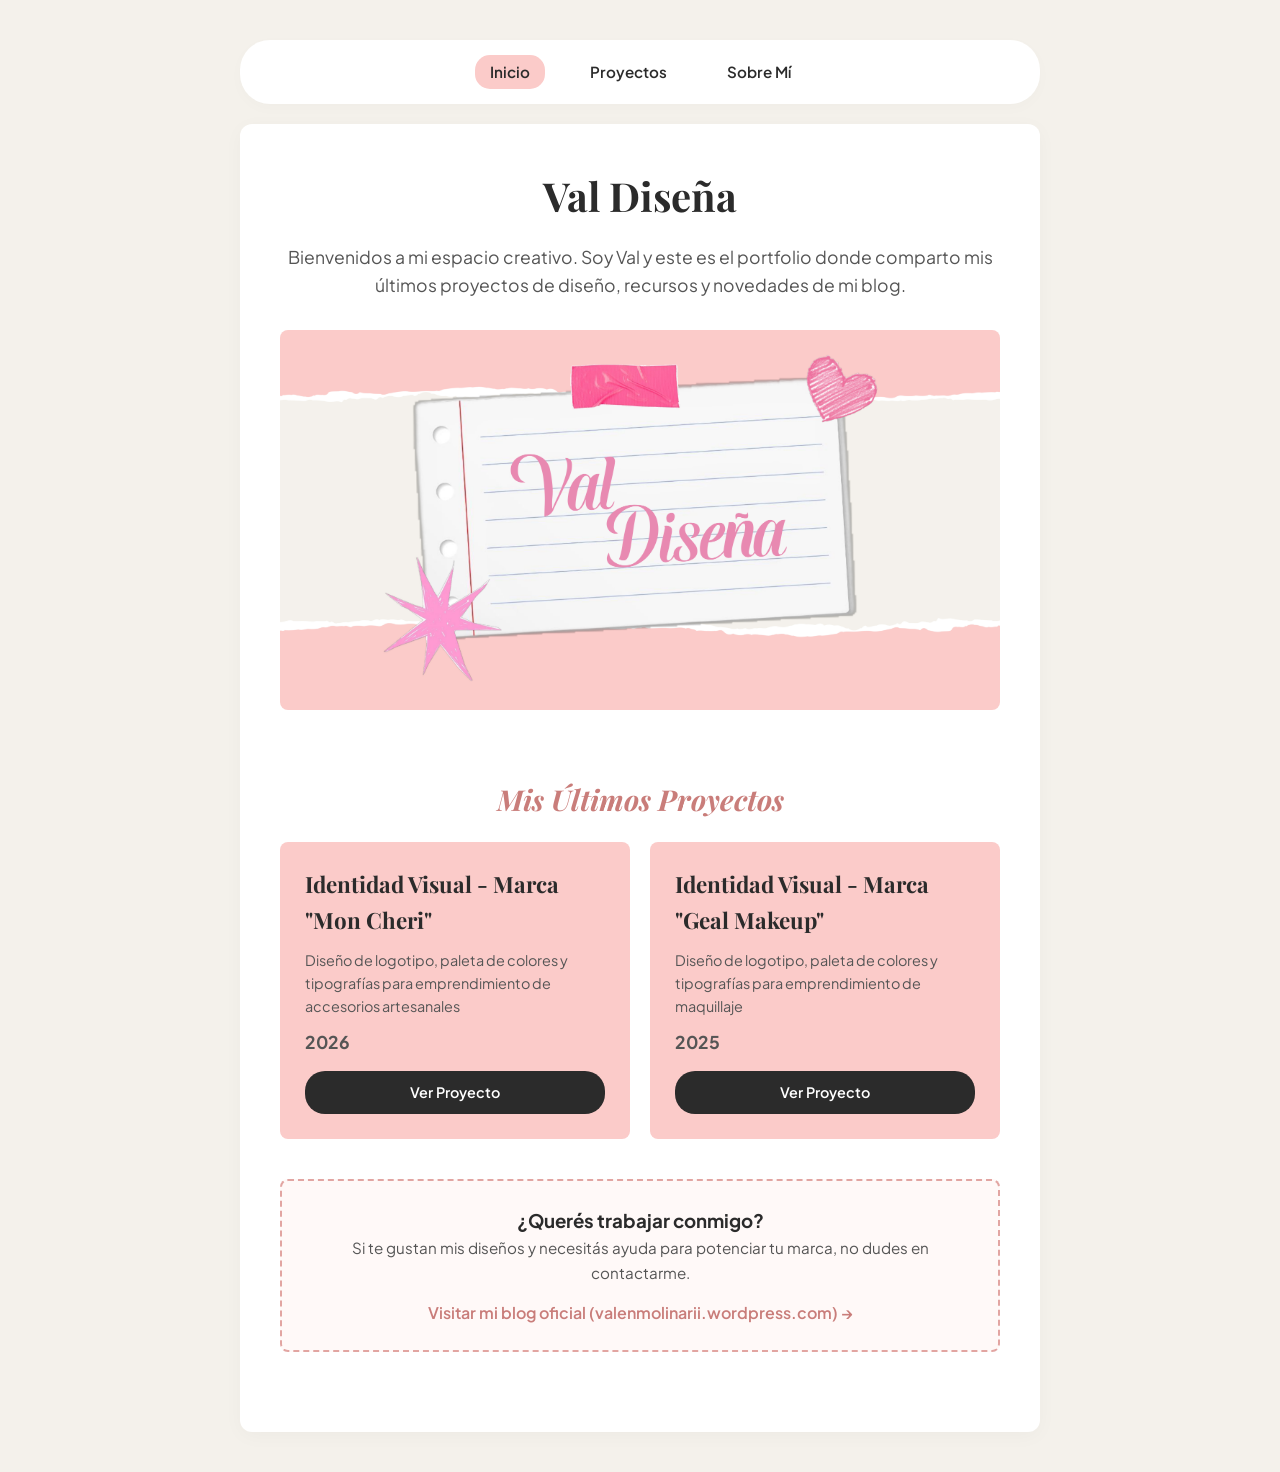
==== index.html @ 493de212 "Add files via upload" ====
<!DOCTYPE html>
<html lang="es">
<head>
    <meta charset="UTF-8">
    <meta name="viewport" content="width=device-width, initial-scale=1.0">
    <title>Valentina Molinari</title>
    
    <link rel="preconnect" href="https://fonts.googleapis.com">
    <link rel="preconnect" href="https://fonts.gstatic.com" crossorigin>
    <link href="https://fonts.googleapis.com/css2?family=Playfair+Display:ital,wght@0,400..900;1,400..900&family=Plus+Jakarta+Sans:ital,wght@0,200..800;1,200..800&display=swap" rel="stylesheet">
    
    <link rel="stylesheet" href="style.css">
</head>
<body>

    <nav class="menu-superior">
        <a href="index.html" class="activo">Inicio</a>
        <a href="#proyectos">Proyectos</a>
        <a href="sobre-mi.html">Sobre Mí</a>
    </nav>

    <div class="contenedor">
        
        <h1>Val Diseña</h1>
        
        <p>Bienvenidos a mi espacio creativo. Soy Val y este es el portfolio donde comparto mis últimos proyectos de diseño, recursos y novedades de mi blog.</p>

        <img class="imagen-web" src="PORTADA_Mesa de trabajo 1.jpg" alt="Portada de Val Diseña">

        <h2 id="proyectos">Mis Últimos Proyectos</h2>

        <div class="grid-planes">
            <div class="tarjeta">
                <h3>Identidad Visual - Marca "Mon Cheri"</h3>
                <p style="font-size: 0.9rem; margin-bottom: 10px; text-align: left;">Diseño de logotipo, paleta de colores y tipografías para emprendimiento de accesorios artesanales</p>
                <span style="font-weight: bold; font-size: 1.1rem; color: #555;">2026</span>
                <a href="proyecto-moncheri.html" class="boton-estetico">Ver Proyecto</a>
            </div>

            <div class="tarjeta">
                <h3>Identidad Visual - Marca "Geal Makeup"</h3>
                <p style="font-size: 0.9rem; margin-bottom: 10px; text-align: left;">Diseño de logotipo, paleta de colores y tipografías para emprendimiento de maquillaje</p>
                <span style="font-weight: bold; font-size: 1.1rem; color: #555;">2025</span>
                <a href="proyecto-gealmakeup.html" class="boton-estetico">Ver Proyecto</a>
            </div>
        </div>

        <div class="bloque-destacado">
            <h3>¿Querés trabajar conmigo?</h3>
            <p style="font-size: 0.95rem; margin-bottom: 15px;">Si te gustan mis diseños y necesitás ayuda para potenciar tu marca, no dudes en contactarme.</p>
            
            <a href="https://valenmolinarii.wordpress.com" target="_blank" class="enlace-externo">Visitar mi blog oficial (valenmolinarii.wordpress.com) &rarr;</a>
        </div>

    </div>

</body>
</html>
---- style.css ----
:root {
    --bg-principal: #f4f1eb;      /* Fondo beige claro suave */
    --rosa-pastel: #fbcbc9;       /* Rosa de los bloques de precios */
    --rosa-oscuro: #e2a5a2;       /* Rosa para hovers y bordes */
    --texto-oscuro: #2b2b2b;      /* Color del texto principal */
    --blanco: #ffffff;
    --fuente-titulos: 'Playfair Display', serif; /* Primera tipografía de Google */
    --fuente-cuerpo: 'Plus Jakarta Sans', sans-serif; /* Segunda tipografía de Google */
}

/* Reset básico para limpiar márgenes del navegador */
* {
    box-sizing: border-box;
    margin: 0;
    padding: 0;
}

body {
    font-family: var(--fuente-cuerpo);
    background-color: var(--bg-principal);
    color: var(--texto-oscuro);
    line-height: 1.6;
    padding: 40px 20px;
}
.menu-superior {
    max-width: 800px;
    margin: 0 auto 20px auto;
    display: flex;
    justify-content: center;
    gap: 30px;
    padding: 15px 0;
    background-color: var(--blanco);
    border-radius: 30px; /* Bordes redondeados estilo píldora */
    box-shadow: 0 4px 15px rgba(0,0,0,0.02);
}

.menu-superior a {
    color: var(--texto-oscuro);
    text-decoration: none;
    font-weight: 600;
    font-size: 0.95rem;
    padding: 5px 15px;
    border-radius: 15px;
    transition: all 0.3s ease;
}

.menu-superior a:hover {
    color: #c97d7a;
    background-color: #fff9f8;
}

.menu-superior a.activo {
    background-color: var(--rosa-pastel);
    color: var(--texto-oscuro);
}
/* Contenedor tipo bloque central blanco */
.contenedor {
    max-width: 800px;
    margin: 0 auto;
    background-color: var(--blanco);
    padding: 40px;
    border-radius: 12px;
    box-shadow: 0 4px 20px rgba(0,0,0,0.03);
}

/* ==========================================
   CONSIGNA DE LA FACULTAD & IA
   ========================================== */

/* 1. Elemento h1 requerido */
h1 {
    font-family: var(--fuente-titulos);
    font-size: 2.5rem;
    text-align: center;
    margin-bottom: 15px;
    color: var(--texto-oscuro);
}

/* 2. Elemento h2 requerido con color definido (#c97d7a) */
h2 {
    font-family: var(--fuente-titulos);
    font-size: 1.8rem;
    color: #c97d7a; 
    margin-top: 40px;
    margin-bottom: 20px;
    text-align: center;
    font-style: italic;
}

/* 3. Texto de párrafo requerido */
p {
    font-size: 1.1rem;
    text-align: center;
    color: #555555;
    margin-bottom: 30px;
}

/* 4. REQUISITO IA: Estilos para los enlaces (Normal y Hover) */
.enlace-externo {
    color: #c97d7a;
    text-decoration: none;
    font-weight: 600;
    border-bottom: 2px solid transparent;
    transition: all 0.3s ease; /* Hace que el cambio de color sea suave */
}

.enlace-externo:hover {
    color: var(--texto-oscuro);
    border-bottom: 2px solid var(--texto-oscuro); /* Aparece línea abajo al pasar el mouse */
}

/* 5. REQUISITO IA: Un div con definición de color de fondo y estilo de borde */
.bloque-destacado {
    background-color: #fff9f8;            /* Color de fondo sutil */
    border: 2px dashed var(--rosa-oscuro); /* Estilo de borde discontinuo/punteado */
    border-radius: 8px;
    padding: 25px;
    margin: 40px 0;
    text-align: center;
}


/* ==========================================
   ESTRUCTURA DE DISEÑO (Botones, Fotos y Tarjetas)
   ========================================== */

/* Ajuste de imágenes web para que queden prolijas */
.imagen-web {
    width: 100%;
    max-height: 380px;
    object-fit: cover; /* Recorta la foto para que encaje perfectamente sin deformarse */
    border-radius: 8px;
    margin-bottom: 20px;
}

/* Contenedor flex para poner los dos planes uno al lado del otro */
.grid-planes {
    display: flex;
    gap: 20px;
    margin-top: 20px;
}

/* Las tarjetas rosadas de tu imagen */
.tarjeta {
    flex: 1;
    background-color: var(--rosa-pastel);
    border-radius: 8px;
    padding: 25px;
    text-align: left;
}

.tarjeta h3 {
    font-family: var(--fuente-titulos);
    font-size: 1.4rem;
    margin-bottom: 10px;
}

/* Los botones redondeados tipo "píldora" */
.boton-estetico {
    display: inline-block;
    background-color: var(--texto-oscuro);
    color: var(--blanco);
    padding: 10px 20px;
    border-radius: 20px; /* Bordes totalmente redondeados como en tu imagen */
    text-decoration: none;
    font-size: 0.9rem;
    font-weight: 600;
    margin-top: 15px;
    text-align: center;
    width: 100%;
    border: none;
    cursor: pointer;
    transition: background-color 0.3s ease;
}

.boton-estetico:hover {
    background-color: var(--rosa-oscuro); /* Cambia de color cuando pasás el mouse por arriba */
}

/* Sección de abajo para ir a la otra página */
.seccion-navegacion {
    text-align: center;
    margin-top: 30px;
    padding-top: 20px;
    border-top: 1px solid #eaeaea;
}
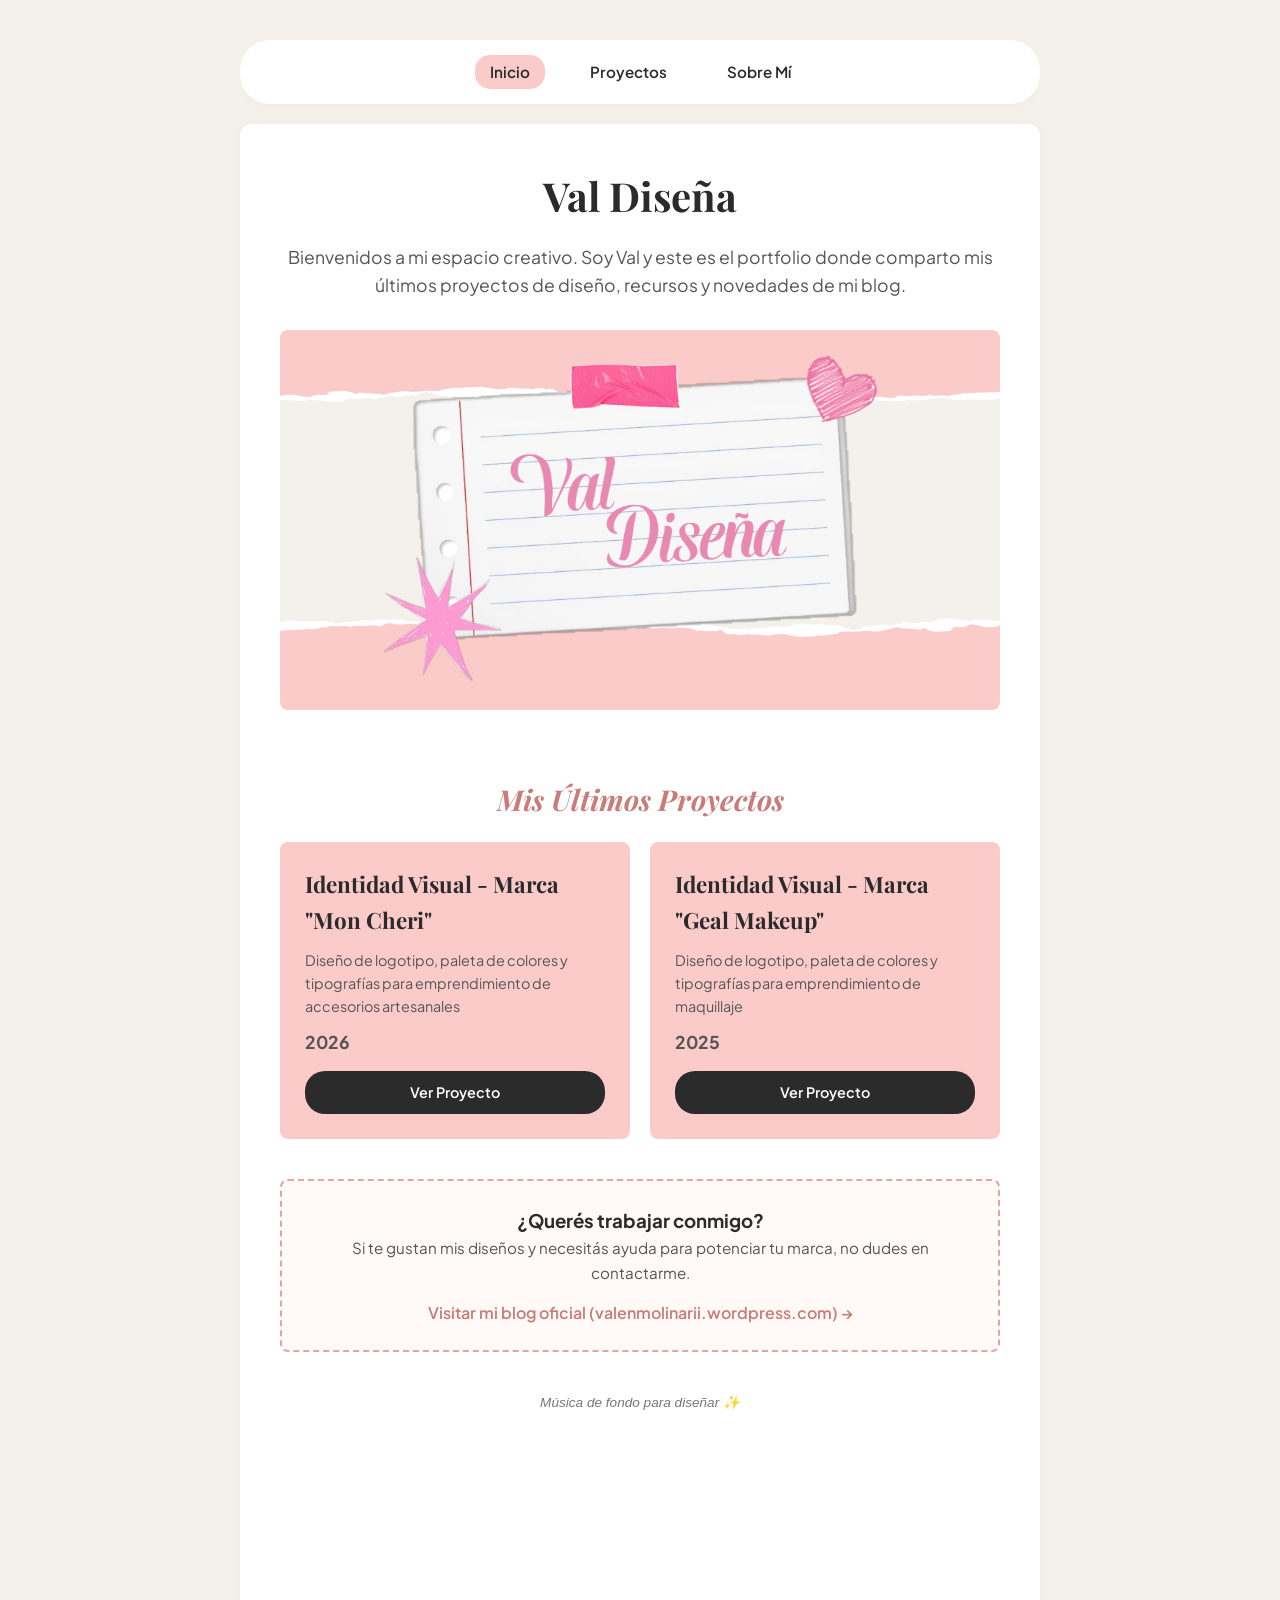
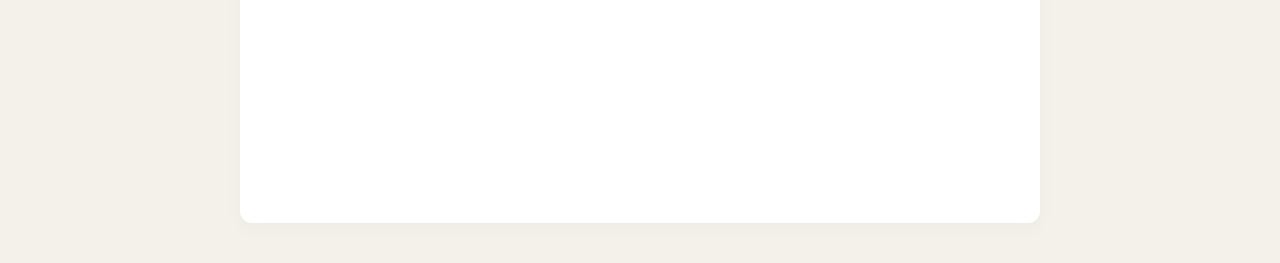
==== commit b4e54d50: "Update index.html" ====
--- a/index.html
+++ b/index.html
@@ -51,8 +51,13 @@
             
             <a href="https://valenmolinarii.wordpress.com" target="_blank" class="enlace-externo">Visitar mi blog oficial (valenmolinarii.wordpress.com) &rarr;</a>
         </div>
+        <div style="margin-top: 40px; text-align: center;">
+            <p style="font-size: 0.85rem; color: #777; margin-bottom: 10px; font-style: italic;">Música de fondo para diseñar ✨</p>
+            
+            <iframe style="border-radius:12px" src="https://open.spotify.com/embed/playlist/5j59X2kSr1iDm2OOQ1iElr?utm_source=generator" width="100%" height="352" frameBorder="0" allowfullscreen="" allow="autoplay; clipboard-write; encrypted-media; fullscreen; picture-in-picture" loading="lazy"></iframe> 
+        </div>
 
     </div>
 
 </body>
-</html>+</html>
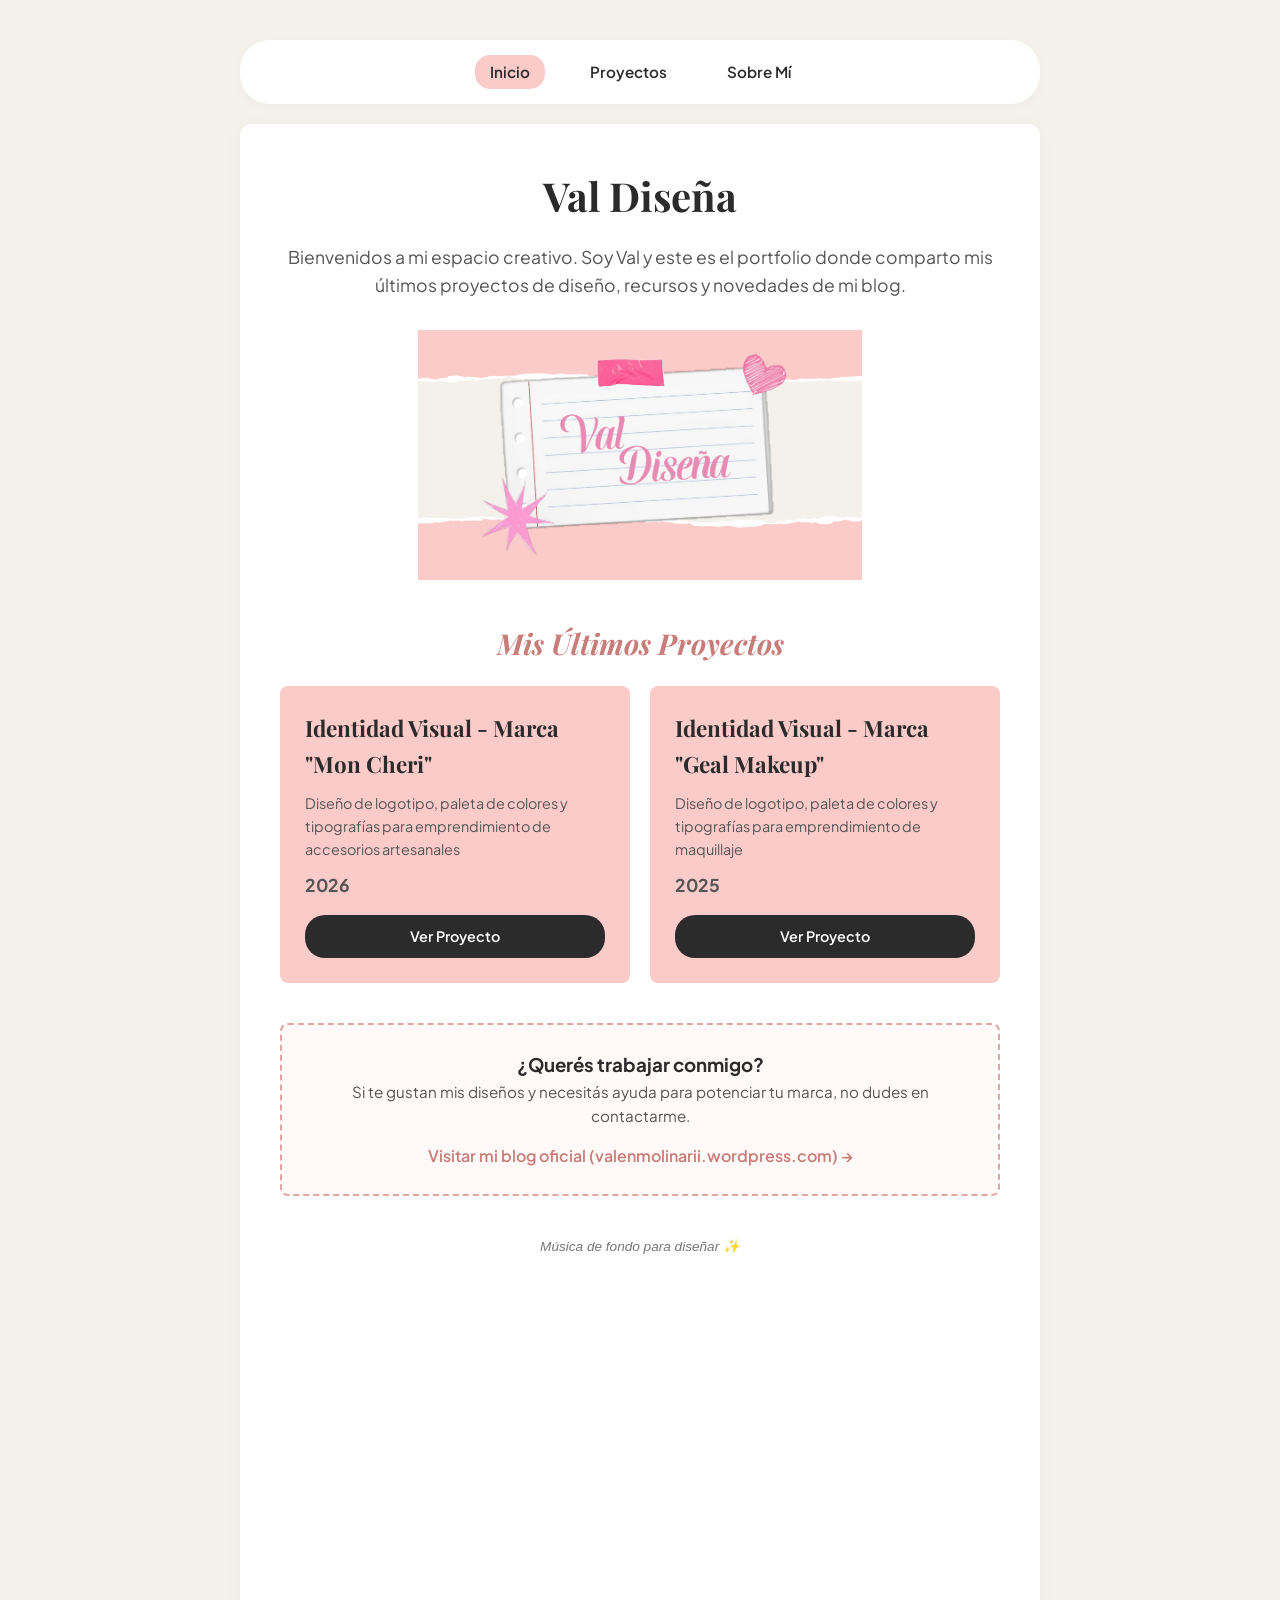
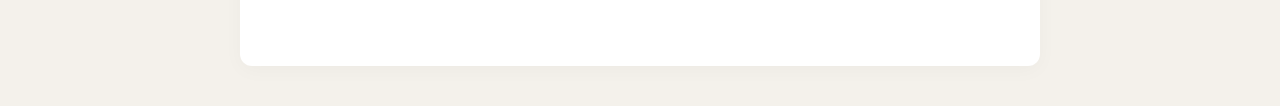
==== commit 92baf28f: "Update index.html" ====
--- a/index.html
+++ b/index.html
@@ -25,7 +25,7 @@
         
         <p>Bienvenidos a mi espacio creativo. Soy Val y este es el portfolio donde comparto mis últimos proyectos de diseño, recursos y novedades de mi blog.</p>
 
-        <img class="imagen-web" src="PORTADA_Mesa de trabajo 1.jpg" alt="Portada de Val Diseña">
+        <img class="imagen-web" id="foto-portada" src="PORTADA_Mesa de trabajo 1.jpg" alt="Portada de Val Diseña">
 
         <h2 id="proyectos">Mis Últimos Proyectos</h2>
 
--- a/style.css
+++ b/style.css
@@ -124,29 +124,33 @@
    ESTRUCTURA DE DISEÑO (Botones, Fotos y Tarjetas)
    ========================================== */
 
-/* Ajuste de imágenes web para que queden prolijas */
+
 .imagen-web {
-    width: 100%;
-    max-height: 380px;
-    object-fit: cover; /* Recorta la foto para que encaje perfectamente sin deformarse */
+    width: 100%;            
+    height: auto;           
+    max-height: 250px;      
+    object-fit: contain;    
     border-radius: 8px;
-    margin-bottom: 20px;
+    margin-bottom: 15px;
+    display: block;         
 }
 
-/* Contenedor flex para poner los dos planes uno al lado del otro */
+
 .grid-planes {
     display: flex;
     gap: 20px;
     margin-top: 20px;
 }
 
-/* Las tarjetas rosadas de tu imagen */
+
 .tarjeta {
     flex: 1;
     background-color: var(--rosa-pastel);
     border-radius: 8px;
     padding: 25px;
     text-align: left;
+    display: flex;          
+    flex-direction: column; 
 }
 
 .tarjeta h3 {
@@ -183,4 +187,4 @@
     margin-top: 30px;
     padding-top: 20px;
     border-top: 1px solid #eaeaea;
-}+}
